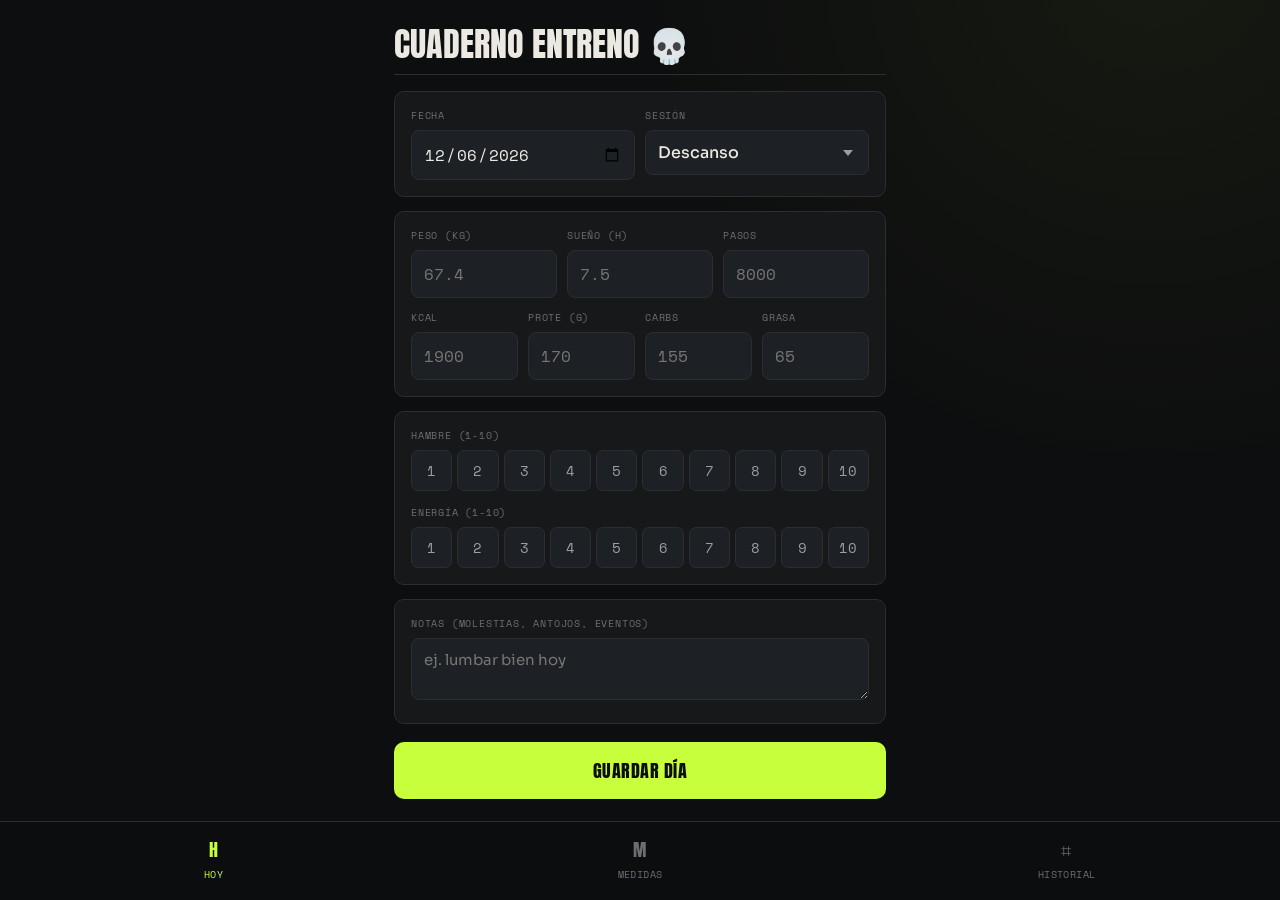
==== index.html @ c392c7f3 "Add files via upload" ====
<!DOCTYPE html>
<html lang="es">
<head>
<meta charset="UTF-8">
<meta name="viewport" content="width=device-width, initial-scale=1.0, maximum-scale=1.0, user-scalable=no">
<title>Cuaderno Entreno 💀</title>
<link rel="preconnect" href="https://fonts.googleapis.com">
<link rel="preconnect" href="https://fonts.gstatic.com" crossorigin>
<link href="https://fonts.googleapis.com/css2?family=Anton&family=Sora:wght@300;400;500;600;700&family=Space+Mono:wght@400;700&display=swap" rel="stylesheet">
<style>
  :root{
    --bg:#0d0e0f; --surface:#16181a; --surface-2:#1d2024; --border:#2a2e33; --border-soft:#21252a;
    --text:#ece9e3; --dim:#9a9da2; --dim-2:#6b6f75; --accent:#c8ff3d;
    --ok:#4ade80; --warn:#fbbf24; --danger:#fb7185; --info:#60a5fa;
  }
  *{box-sizing:border-box;margin:0;padding:0;-webkit-tap-highlight-color:transparent}
  body{background:var(--bg);color:var(--text);font-family:'Sora',sans-serif;line-height:1.5;-webkit-font-smoothing:antialiased;padding-bottom:84px;
    background-image:radial-gradient(circle at 90% -5%, rgba(200,255,61,0.05), transparent 35%);background-attachment:fixed;}
  .app{max-width:520px;margin:0 auto;padding:0 14px}

  header{padding:22px 0 14px;border-bottom:1px solid var(--border);margin-bottom:16px}
  .eyebrow{font-family:'Space Mono',monospace;font-size:10px;letter-spacing:.22em;text-transform:uppercase;color:var(--accent)}
  h1{font-family:'Anton',sans-serif;font-weight:400;font-size:34px;line-height:.95;text-transform:uppercase;margin-top:6px}
  h1 .d{color:var(--accent)}

  .view{display:none}.view.active{display:block}
  .card{background:var(--surface);border:1px solid var(--border);border-radius:10px;padding:16px;margin-bottom:14px}
  .label{font-family:'Space Mono',monospace;font-size:10px;letter-spacing:.08em;text-transform:uppercase;color:var(--dim-2);margin-bottom:7px;display:block}
  .row{display:flex;gap:10px}.row>*{flex:1}
  input,select,textarea{width:100%;background:var(--surface-2);border:1px solid var(--border);border-radius:8px;color:var(--text);font-family:'Space Mono',monospace;font-size:16px;padding:11px 12px;outline:none}
  input:focus,select:focus,textarea:focus{border-color:var(--accent)}
  textarea{font-family:'Sora',sans-serif;font-size:15px;min-height:62px;resize:vertical}
  select{font-family:'Sora',sans-serif;font-weight:500;appearance:none;background-image:url("data:image/svg+xml,%3Csvg xmlns='http://www.w3.org/2000/svg' width='12' height='12' fill='%239a9da2'%3E%3Cpath d='M6 9L1 3h10z'/%3E%3C/svg%3E");background-repeat:no-repeat;background-position:right 14px center}

  .scale{display:grid;grid-template-columns:repeat(10,1fr);gap:5px}
  .scale button{background:var(--surface-2);border:1px solid var(--border);border-radius:7px;color:var(--dim);font-family:'Space Mono',monospace;font-size:14px;padding:9px 0;cursor:pointer}
  .scale button.on{background:var(--accent);color:#0d0e0f;border-color:var(--accent);font-weight:700}

  .ex{border:1px solid var(--border);border-radius:9px;padding:11px;margin-bottom:9px;background:var(--surface-2)}
  .ex-top{display:flex;align-items:center;gap:8px;margin-bottom:9px}
  .pos{font-family:'Space Mono',monospace;font-size:13px;font-weight:700;color:var(--accent);flex:0 0 auto;min-width:14px;text-align:center}
  .ex-name{flex:1;background:transparent;border:none;border-bottom:1px dashed var(--border);border-radius:0;font-family:'Sora',sans-serif;font-weight:600;font-size:14px;padding:3px 0}
  .ex-name:focus{border-bottom-color:var(--accent)}
  .lastmark{font-family:'Space Mono',monospace;font-size:11px;color:var(--dim);margin:-2px 0 9px 24px;line-height:1.4;display:none}
  .lastmark .lm-k{color:var(--dim-2)}
  .del{background:transparent;border:none;color:var(--dim-2);font-size:20px;line-height:1;cursor:pointer;padding:0 4px;flex:0 0 auto}
  .mv{display:flex;gap:3px;flex:0 0 auto}
  .mv button{background:var(--surface);border:1px solid var(--border);border-radius:6px;color:var(--dim);font-size:12px;line-height:1;padding:7px 8px;cursor:pointer}
  .mv button:active{background:var(--accent);color:#0d0e0f;border-color:var(--accent)}
  .set{display:flex;gap:7px;align-items:center;margin-bottom:6px}
  .set .si{font-family:'Space Mono',monospace;font-size:10px;color:var(--dim-2);width:18px;flex:0 0 auto}
  .set input{padding:8px 9px;font-size:15px}
  .set .x{color:var(--dim-2);font-size:13px;flex:0 0 auto;align-self:center}
  .prev{font-family:'Space Mono',monospace;font-size:11px;color:var(--info);background:rgba(96,165,250,.08);border:1px solid rgba(96,165,250,.22);border-radius:6px;padding:6px 9px;margin-bottom:9px;line-height:1.45}
  .prev b{color:var(--text);font-weight:700}
  .rirsel{display:flex;gap:4px;flex:0 0 auto}
  .rirsel button{background:var(--surface);border:1px solid var(--border);border-radius:6px;color:var(--dim);font-family:'Space Mono',monospace;font-size:10px;padding:7px 7px;cursor:pointer}
  .rirsel button.on{background:var(--danger);color:#0d0e0f;border-color:var(--danger);font-weight:700}
  .rirsel button.on.r{background:var(--warn)}
  .addbtn{width:100%;background:transparent;border:1px dashed var(--border);border-radius:8px;color:var(--accent);font-family:'Space Mono',monospace;font-size:12px;padding:10px;cursor:pointer;margin-top:4px;text-transform:uppercase;letter-spacing:.05em}
  .addbtn.sm{font-size:10px;padding:6px;margin-top:2px}

  .save{width:100%;background:var(--accent);color:#0d0e0f;border:none;border-radius:10px;font-family:'Anton',sans-serif;font-size:18px;letter-spacing:.03em;text-transform:uppercase;padding:15px;cursor:pointer;margin-top:4px}
  .save:active{transform:scale(.99)}
  .toast{position:fixed;bottom:96px;left:50%;transform:translateX(-50%);background:var(--accent);color:#0d0e0f;font-weight:600;font-size:13px;padding:10px 20px;border-radius:30px;opacity:0;transition:opacity .25s;pointer-events:none;z-index:50}
  .toast.show{opacity:1}

  .tabbar{position:fixed;bottom:0;left:0;right:0;background:rgba(13,14,15,.92);backdrop-filter:blur(12px);border-top:1px solid var(--border);display:flex;z-index:40}
  .tabbar button{flex:1;background:transparent;border:none;color:var(--dim-2);font-family:'Space Mono',monospace;font-size:10px;letter-spacing:.04em;text-transform:uppercase;padding:14px 0 18px;cursor:pointer;display:flex;flex-direction:column;align-items:center;gap:4px}
  .tabbar button .ic{font-size:18px;font-family:'Anton',sans-serif}
  .tabbar button.on{color:var(--accent)}

  .hrow{display:flex;justify-content:space-between;align-items:center;padding:12px 0;border-bottom:1px solid var(--border-soft)}
  .hrow:last-child{border-bottom:none}
  .hrow .hd{font-family:'Space Mono',monospace;font-size:13px}
  .hrow .hs{font-size:11px;color:var(--dim-2)}
  .hrow .hw{font-family:'Space Mono',monospace;font-size:16px;font-weight:700;color:var(--accent)}
  .hdet{padding:2px 0 10px;border-bottom:1px solid var(--border-soft)}
  .hex{display:flex;justify-content:space-between;gap:12px;padding:5px 0;font-size:12px}
  .hexn{color:var(--text)}
  .hexs{font-family:'Space Mono',monospace;color:var(--info);text-align:right;flex:0 0 auto}
  .stat{text-align:center;padding:14px}
  .stat .v{font-family:'Anton',sans-serif;font-size:32px;color:var(--accent);line-height:1}
  .stat .k{font-family:'Space Mono',monospace;font-size:10px;text-transform:uppercase;letter-spacing:.08em;color:var(--dim-2);margin-top:5px}
  .muted{color:var(--dim);font-size:12.5px;line-height:1.5}
  .note-export{width:100%;min-height:160px;font-family:'Space Mono',monospace;font-size:12px}
  .whead{display:flex;justify-content:space-between;align-items:baseline;margin:20px 0 4px;padding-bottom:6px;border-bottom:1px solid var(--accent)}
  .whead span:first-child{font-family:'Anton',sans-serif;font-size:15px;letter-spacing:.04em;text-transform:uppercase;color:var(--text)}
  .whead .wavg{font-family:'Space Mono',monospace;font-size:10px;color:var(--accent)}
  .hrow.tap{cursor:pointer}
  .hrow.tap:active{background:var(--surface-2)}
  .hrow.tap .hd::after{content:' ✎';color:var(--dim-2);font-size:11px}
  .m-head{display:flex;gap:7px;margin-bottom:6px}
  .m-head span{font-family:'Space Mono',monospace;font-size:10px;letter-spacing:.08em;text-transform:uppercase;color:var(--dim-2)}
</style>
</head>
<body>
<div class="app">
  <header>
    <h1>Cuaderno Entreno <span class="d">💀</span></h1>
  </header>

  <!-- HOY -->
  <div class="view active" id="v-hoy">
    <div class="card">
      <div class="row">
        <div><span class="label">Fecha</span><input type="date" id="f-date"></div>
        <div><span class="label">Sesión</span>
          <select id="f-session">
            <option>Descanso</option><option>Torso A</option><option>Pierna A</option><option>Torso B</option><option>Pierna B</option>
          </select>
        </div>
      </div>
    </div>

    <div class="card">
      <div class="row" style="margin-bottom:12px">
        <div><span class="label">Peso (kg)</span><input id="f-weight" inputmode="decimal" placeholder="67.4"></div>
        <div><span class="label">Sueño (h)</span><input id="f-sleep" inputmode="decimal" placeholder="7.5"></div>
        <div><span class="label">Pasos</span><input id="f-steps" inputmode="numeric" placeholder="8000"></div>
      </div>
      <div class="row">
        <div><span class="label">Kcal</span><input id="f-kcal" inputmode="numeric" placeholder="1900"></div>
        <div><span class="label">Prote (g)</span><input id="f-prot" inputmode="numeric" placeholder="170"></div>
        <div><span class="label">Carbs</span><input id="f-carb" inputmode="numeric" placeholder="155"></div>
        <div><span class="label">Grasa</span><input id="f-fat" inputmode="numeric" placeholder="65"></div>
      </div>
    </div>

    <div class="card">
      <span class="label">Hambre (1-10)</span>
      <div class="scale" id="sc-hunger"></div>
      <span class="label" style="margin-top:14px">Energía (1-10)</span>
      <div class="scale" id="sc-energy"></div>
    </div>

    <div class="card" id="ex-card">
      <span class="label">Entrenamiento</span>
      <div id="ex-list"></div>
      <button class="addbtn" id="add-ex">+ Añadir ejercicio</button>
    </div>

    <div class="card">
      <span class="label">Notas (molestias, antojos, eventos)</span>
      <textarea id="f-notes" placeholder="ej. lumbar bien hoy"></textarea>
    </div>

    <button class="save" id="btn-save">Guardar día</button>
  </div>

  <!-- MEDIDAS -->
  <div class="view" id="v-medidas">
    <div class="card">
      <span class="label">Fecha de medición</span>
      <input type="date" id="m-date" style="margin-bottom:12px">
      <div class="m-head"><span style="flex:1.4">Zona</span><span style="flex:.8">Medida (cm)</span><span style="width:26px;flex:0 0 auto"></span></div>
      <div id="m-list"></div>
      <button class="addbtn sm" id="add-meas">+ Añadir medida</button>
    </div>
    <button class="save" id="btn-save-meas">Guardar medidas</button>
    <div class="card" style="margin-top:14px">
      <span class="label">Historial de medidas</span>
      <div id="m-history"><p class="muted">Sin mediciones todavía.</p></div>
    </div>
  </div>

  <!-- HISTORIAL -->
  <div class="view" id="v-hist">
    <div class="card">
      <div class="row">
        <div class="stat"><div class="v" id="st-avg">—</div><div class="k">Media 7 días (kg)</div></div>
        <div class="stat"><div class="v" id="st-days">0</div><div class="k">Días registrados</div></div>
      </div>
    </div>
    <button class="save" id="btn-export" style="background:var(--info);color:#0d0e0f">Generar resumen semanal</button>
    <div class="card" id="export-card" style="display:none;margin-top:14px">
      <span class="label">Copia esto y pásamelo en el chat</span>
      <textarea class="note-export" id="export-text" readonly></textarea>
      <button class="addbtn" id="btn-copy">Copiar al portapapeles</button>
    </div>
    <div class="card" style="margin-top:14px">
      <span class="label">Copia de seguridad · todo el historial</span>
      <p class="muted" style="margin-bottom:10px">Guarda este texto en sitio seguro (notas, email). Para pasar de móvil o recuperar tras un borrado: pega aquí una copia y pulsa Restaurar.</p>
      <div class="row" style="margin-bottom:10px">
        <button class="addbtn" id="btn-backup" style="margin-top:0">⤓ Exportar todo</button>
        <button class="addbtn" id="btn-restore" style="margin-top:0">⤒ Restaurar</button>
      </div>
      <textarea class="note-export" id="backup-text" placeholder="Aquí aparece tu copia al exportar. O pega aquí un backup para restaurarlo."></textarea>
      <button class="addbtn" id="btn-backup-copy">Copiar copia de seguridad</button>
    </div>
    <div class="card" style="margin-top:14px">
      <span class="label">Días registrados</span>
      <div id="hist-list"><p class="muted">Aún no has guardado ningún día.</p></div>
    </div>
  </div>
</div>

<div class="toast" id="toast"></div>

<div class="tabbar">
  <button class="on" data-v="hoy"><span class="ic">H</span>Hoy</button>
  <button data-v="medidas"><span class="ic">M</span>Medidas</button>
  <button data-v="hist"><span class="ic">⌗</span>Historial</button>
</div>

<script>
// ---------- almacenamiento seguro ----------
const DB = {
  get(k,def){ try{ const v=localStorage.getItem(k); return v?JSON.parse(v):def; }catch(e){ return (mem[k]!==undefined?mem[k]:def); } },
  set(k,val){ try{ localStorage.setItem(k,JSON.stringify(val)); }catch(e){ mem[k]=val; } }
};
const mem={};

// ---------- plantillas de ejercicios (editables) ----------
const DEFAULTS = {
  'Torso A':['Jalón neutro','Press plano máquina','Press militar','Remo unilateral','Press inclinado máquina','Curl bíceps','Ext. tríceps polea','Deltoides posterior','Curl martillo','Ext. tríceps overhead'],
  'Torso B':['Jalón neutro','Press plano máquina','Elevación lateral','Remo unilateral','Press inclinado máquina','Curl bíceps','Ext. tríceps polea','Deltoides posterior','Curl martillo','Ext. tríceps overhead'],
  'Pierna A':['Prensa','Curl femoral','Hip thrust','Leg extension','Piernas rígidas','Sissy squat','Abductores','Abs'],
  'Pierna B':['Prensa','Curl femoral','Hip thrust','Piernas rígidas','Leg extension','Sissy squat','Abductores','Abs'],
  'Descanso':[]
};
let templates = DB.get('mc_templates', JSON.parse(JSON.stringify(DEFAULTS)));

const DEFAULT_MEAS = ['Brazo','Cintura','Pecho','Muslo','Cadera','Cuello'];
let measSites = DB.get('mc_meas_sites', DEFAULT_MEAS.slice());

// ---------- estado del formulario ----------
let hunger=null, energy=null;

// ---------- helpers ----------
function todayStr(){ const d=new Date(); return d.getFullYear()+'-'+String(d.getMonth()+1).padStart(2,'0')+'-'+String(d.getDate()).padStart(2,'0'); }
function toast(msg){ const t=document.getElementById('toast'); t.textContent=msg; t.classList.add('show'); setTimeout(()=>t.classList.remove('show'),1800); }
function fmtSets(sets){ return (sets||[]).filter(s=>s.w||s.r).map(s=>`${s.w||'?'}×${s.r||'?'}${s.rir?(' '+s.rir):''}`).join(', '); }
function lastMark(session,name){
  if(!session||session==='Descanso'||!name) return null;
  const all=DB.get('mc_entries',{}); const cur=document.getElementById('f-date').value||todayStr();
  const dates=Object.keys(all).filter(d=>d<cur).sort().reverse();
  const target=name.trim().toLowerCase();
  for(const d of dates){ const e=all[d]; if(e.session!==session) continue;
    const ex=(e.exercises||[]).find(x=>x.name.trim().toLowerCase()===target);
    if(ex){ const txt=fmtSets(ex.sets); if(txt) return {date:d,txt}; } }
  return null;
}

// ---------- escalas 1-10 ----------
function buildScale(id,setter){
  const c=document.getElementById(id); c.innerHTML='';
  for(let i=1;i<=10;i++){ const b=document.createElement('button'); b.textContent=i;
    b.onclick=()=>{ [...c.children].forEach(x=>x.classList.remove('on')); b.classList.add('on'); setter(i); };
    c.appendChild(b); }
}
buildScale('sc-hunger',v=>hunger=v);
buildScale('sc-energy',v=>energy=v);

// ---------- ejercicios ----------
function exerciseRow(name, sets, prev){
  sets = sets || [{w:'',r:'',rir:''},{w:'',r:'',rir:''}];
  const wrap=document.createElement('div'); wrap.className='ex';
  const top=document.createElement('div'); top.className='ex-top';
  const nm=document.createElement('input'); nm.className='ex-name'; nm.value=name; nm.placeholder='Ejercicio';
  const mv=document.createElement('div'); mv.className='mv';
  const up=document.createElement('button'); up.textContent='▲'; up.title='Subir';
  up.onclick=()=>{ const p=wrap.previousElementSibling; if(p)wrap.parentNode.insertBefore(wrap,p); reindex(); };
  const down=document.createElement('button'); down.textContent='▼'; down.title='Bajar';
  down.onclick=()=>{ const n=wrap.nextElementSibling; if(n)wrap.parentNode.insertBefore(n,wrap); reindex(); };
  const totop=document.createElement('button'); totop.textContent='⤒'; totop.title='Al principio';
  totop.onclick=()=>{ wrap.parentNode.prepend(wrap); reindex(); };
  mv.appendChild(up); mv.appendChild(down); mv.appendChild(totop);
  const del=document.createElement('button'); del.className='del'; del.textContent='×'; del.onclick=()=>{ wrap.remove(); reindex(); };
  const pos=document.createElement('span'); pos.className='pos'; pos.textContent='•';
  top.appendChild(pos); top.appendChild(nm); top.appendChild(mv); top.appendChild(del); wrap.appendChild(top);
  const last=document.createElement('div'); last.className='lastmark'; wrap.appendChild(last);
  wrap._refreshLast=(session)=>{ const m=lastMark(session,nm.value); if(m){ last.innerHTML=`<span class="lm-k">Última (${m.date}):</span> ${m.txt}`; last.style.display='block'; } else { last.style.display='none'; } };
  nm.addEventListener('blur',()=>wrap._refreshLast(document.getElementById('f-session').value));
  const setsBox=document.createElement('div'); setsBox.className='sets';
  function addSet(s){
    const row=document.createElement('div'); row.className='set';
    const idx=document.createElement('span'); idx.className='si'; idx.textContent='S'+(setsBox.children.length+1);
    const w=document.createElement('input'); w.placeholder='kg'; w.inputMode='decimal'; w.value=s.w||'';
    const x=document.createElement('span'); x.className='x'; x.textContent='×';
    const r=document.createElement('input'); r.placeholder='reps'; r.inputMode='numeric'; r.value=s.r||'';
    const rs=document.createElement('div'); rs.className='rirsel';
    ['F','R1','R2'].forEach(v=>{ const b=document.createElement('button'); b.textContent=v; if(v!=='F')b.classList.add('r');
      if(s.rir===v)b.classList.add('on');
      b.onclick=()=>{ [...rs.children].forEach(z=>z.classList.remove('on')); b.classList.add('on'); s.rir=v; };
      rs.appendChild(b); });
    row.appendChild(idx);row.appendChild(w);row.appendChild(x);row.appendChild(r);row.appendChild(rs);
    row._get=()=>({w:w.value,r:r.value,rir:s.rir||''});
    setsBox.appendChild(row);
  }
  sets.forEach(addSet);
  wrap.appendChild(setsBox);
  const addS=document.createElement('button'); addS.className='addbtn sm'; addS.textContent='+ serie';
  addS.onclick=()=>addSet({w:'',r:'',rir:''}); wrap.appendChild(addS);
  wrap._get=()=>({name:nm.value, sets:[...setsBox.children].map(c=>c._get())});
  return wrap;
}
function reindex(){ const list=document.getElementById('ex-list'); [...list.children].forEach((c,i)=>{ const p=c.querySelector('.pos'); if(p)p.textContent=(i+1); }); }
function loadExercises(session){
  const list=document.getElementById('ex-list'); list.innerHTML='';
  const card=document.getElementById('ex-card');
  if(session==='Descanso'){ card.style.display='none'; return; }
  card.style.display='';
  (templates[session]||[]).forEach(n=>list.appendChild(exerciseRow(n)));
  reindex();
  [...list.children].forEach(c=>c._refreshLast&&c._refreshLast(session));
}
document.getElementById('add-ex').onclick=()=>{ document.getElementById('ex-list').appendChild(exerciseRow('')); reindex(); };
document.getElementById('f-session').onchange=e=>loadExercises(e.target.value);
document.getElementById('f-date').addEventListener('change',()=>{ const s=document.getElementById('f-session').value; [...document.getElementById('ex-list').children].forEach(c=>c._refreshLast&&c._refreshLast(s)); });

// ---------- guardar día ----------
document.getElementById('btn-save').onclick=()=>{
  const date=document.getElementById('f-date').value||todayStr();
  const session=document.getElementById('f-session').value;
  const exRows=[...document.getElementById('ex-list').children].map(c=>c._get()).filter(e=>e.name.trim());
  // recordar la plantilla editada de esa sesión
  if(session!=='Descanso' && exRows.length){ templates[session]=exRows.map(e=>e.name); DB.set('mc_templates',templates); }
  const entry={ date, session,
    weight:parseFloat(document.getElementById('f-weight').value)||null,
    sleep:document.getElementById('f-sleep').value, steps:document.getElementById('f-steps').value,
    kcal:document.getElementById('f-kcal').value, prot:document.getElementById('f-prot').value,
    carb:document.getElementById('f-carb').value, fat:document.getElementById('f-fat').value,
    hunger, energy, notes:document.getElementById('f-notes').value, exercises:exRows };
  const all=DB.get('mc_entries',{}); all[date]=entry; DB.set('mc_entries',all);
  toast('Día guardado ✓'); renderHist();
};

// ---------- medidas ----------
function measRow(name,val){
  const row=document.createElement('div'); row.className='set'; row.style.marginBottom='8px';
  const nm=document.createElement('input'); nm.value=name; nm.placeholder='Zona (ej. Muslo)'; nm.style.flex='1.4';
  const v=document.createElement('input'); v.placeholder='cm'; v.inputMode='decimal'; v.value=val||''; v.style.flex='.8';
  const del=document.createElement('button'); del.className='del'; del.textContent='×'; del.onclick=()=>row.remove();
  row.appendChild(nm);row.appendChild(v);row.appendChild(del);
  row._get=()=>({name:nm.value,val:v.value});
  return row;
}
function loadMeas(){ const l=document.getElementById('m-list'); l.innerHTML=''; measSites.forEach(s=>l.appendChild(measRow(s,''))); }
document.getElementById('add-meas').onclick=()=>document.getElementById('m-list').appendChild(measRow('',''));
document.getElementById('btn-save-meas').onclick=()=>{
  const date=document.getElementById('m-date').value||todayStr();
  const rows=[...document.getElementById('m-list').children].map(c=>c._get()).filter(m=>m.name.trim()&&m.val);
  measSites=[...new Set(rows.map(r=>r.name))]; if(measSites.length)DB.set('mc_meas_sites',measSites);
  const all=DB.get('mc_meas',{}); all[date]=rows; DB.set('mc_meas',all);
  toast('Medidas guardadas ✓'); renderMeasHist();
};
function renderMeasHist(){
  const all=DB.get('mc_meas',{}); const dates=Object.keys(all).sort().reverse();
  const c=document.getElementById('m-history');
  if(!dates.length){ c.innerHTML='<p class="muted">Sin mediciones todavía.</p>'; return; }
  c.innerHTML=dates.map(d=>`<div class="hrow"><div><div class="hd">${d}</div><div class="hs">${all[d].map(m=>m.name+' '+m.val).join(' · ')}</div></div></div>`).join('');
}

// ---------- editar día pasado ----------
function setScale(id,val){ const c=document.getElementById(id); [...c.children].forEach(b=>b.classList.toggle('on', parseInt(b.textContent,10)===val)); }
function loadDay(date){
  const all=DB.get('mc_entries',{}); const e=all[date]; if(!e) return;
  document.querySelectorAll('.tabbar button').forEach(x=>x.classList.remove('on'));
  document.querySelector('.tabbar button[data-v="hoy"]').classList.add('on');
  document.querySelectorAll('.view').forEach(v=>v.classList.remove('active'));
  document.getElementById('v-hoy').classList.add('active');
  document.getElementById('f-date').value=e.date||date;
  document.getElementById('f-session').value=e.session||'Descanso';
  document.getElementById('f-weight').value=(e.weight!=null?e.weight:'');
  document.getElementById('f-sleep').value=e.sleep||'';
  document.getElementById('f-steps').value=e.steps||'';
  document.getElementById('f-kcal').value=e.kcal||'';
  document.getElementById('f-prot').value=e.prot||'';
  document.getElementById('f-carb').value=e.carb||'';
  document.getElementById('f-fat').value=e.fat||'';
  document.getElementById('f-notes').value=e.notes||'';
  hunger=e.hunger||null; energy=e.energy||null;
  setScale('sc-hunger',hunger); setScale('sc-energy',energy);
  const card=document.getElementById('ex-card'); const list=document.getElementById('ex-list'); list.innerHTML='';
  if((e.session||'Descanso')==='Descanso'){ card.style.display='none'; }
  else{ card.style.display=''; (e.exercises||[]).forEach(ex=>list.appendChild(exerciseRow(ex.name,ex.sets))); reindex();
    [...list.children].forEach(x=>x._refreshLast&&x._refreshLast(e.session)); }
  window.scrollTo(0,0); toast('Editando '+date+' · guarda para actualizar');
}
// ---------- agrupado por semana (lunes-domingo) ----------
const MES=['ene','feb','mar','abr','may','jun','jul','ago','sep','oct','nov','dic'];
function weekKey(dateStr){ const d=new Date(dateStr+'T00:00:00'); const off=(d.getDay()+6)%7; d.setDate(d.getDate()-off);
  return d.getFullYear()+'-'+String(d.getMonth()+1).padStart(2,'0')+'-'+String(d.getDate()).padStart(2,'0'); }
function weekLabel(monKey){ const d=new Date(monKey+'T00:00:00'); const end=new Date(d); end.setDate(d.getDate()+6);
  const a=d.getDate(),b=end.getDate(),ma=MES[d.getMonth()],mb=MES[end.getMonth()];
  return ma===mb?`${a}–${b} ${mb}`:`${a} ${ma} – ${b} ${mb}`; }

// ---------- historial ----------
function renderHist(){
  const all=DB.get('mc_entries',{}); const dates=Object.keys(all).sort().reverse();
  document.getElementById('st-days').textContent=dates.length;
  const weights=dates.slice(0,7).map(d=>all[d].weight).filter(w=>w);
  document.getElementById('st-avg').textContent= weights.length? (weights.reduce((a,b)=>a+b,0)/weights.length).toFixed(2):'—';
  const c=document.getElementById('hist-list');
  if(!dates.length){ c.innerHTML='<p class="muted">Aún no has guardado ningún día.</p>'; return; }
  const groups={}; dates.forEach(d=>{ const k=weekKey(d); (groups[k]=groups[k]||[]).push(d); });
  const wkeys=Object.keys(groups).sort().reverse();
  let html='';
  wkeys.forEach(wk=>{ const ds=groups[wk];
    const ws=ds.map(d=>all[d].weight).filter(w=>w);
    const avg=ws.length?(ws.reduce((a,b)=>a+b,0)/ws.length).toFixed(2):'—';
    html+=`<div class="whead"><span>Semana ${weekLabel(wk)}</span><span class="wavg">media ${avg!=='—'?avg+' kg':'—'} · ${ds.length}d</span></div>`;
    html+=ds.map(d=>{ const e=all[d];
      return `<div class="hrow tap" onclick="loadDay('${d}')"><div><div class="hd">${d}</div><div class="hs">${e.session} · P${e.prot||'?'}g · ${e.kcal||'?'}kcal</div></div><div class="hw">${e.weight?e.weight+'kg':'—'}</div></div>`;
    }).join('');
  });
  c.innerHTML=html;
}
document.getElementById('btn-export').onclick=()=>{
  const all=DB.get('mc_entries',{}); const dates=Object.keys(all).sort();
  const last7=dates.slice(-7);
  const weights=last7.map(d=>all[d].weight).filter(w=>w);
  const avg= weights.length?(weights.reduce((a,b)=>a+b,0)/weights.length).toFixed(2):'—';
  let txt='CHECK-IN SEMANAL\n\nPESO\n';
  last7.forEach(d=>{ txt+=`- ${d}: ${all[d].weight?all[d].weight+' kg':'—'}\n`; });
  txt+=`- Media: ${avg} kg\n\nMACROS / ADHERENCIA\n`;
  last7.forEach(d=>{ const e=all[d]; txt+=`- ${d}: ${e.kcal||'?'} kcal · P ${e.prot||'?'} C ${e.carb||'?'} G ${e.fat||'?'} · sueño ${e.sleep||'?'}h · pasos ${e.steps||'?'} · hambre ${e.hunger||'?'} energía ${e.energy||'?'}\n`; });
  txt+='\nENTRENOS\n';
  last7.forEach(d=>{ const e=all[d]; if(e.session&&e.session!=='Descanso'){ txt+=`- ${d} (${e.session}): `+e.exercises.map(x=>x.name+' '+x.sets.map(s=>`${s.w||''}x${s.r||''}${s.rir?'/'+s.rir:''}`).join(', ')).join(' | ')+'\n'; } });
  txt+='\nNOTAS\n';
  last7.forEach(d=>{ if(all[d].notes) txt+=`- ${d}: ${all[d].notes}\n`; });
  document.getElementById('export-text').value=txt;
  document.getElementById('export-card').style.display='';
};
document.getElementById('btn-copy').onclick=()=>{
  const ta=document.getElementById('export-text'); ta.select();
  try{ document.execCommand('copy'); toast('Copiado ✓'); }catch(e){ toast('Selecciona y copia manual'); }
};

// ---------- copia de seguridad / restaurar ----------
const BACKUP_KEYS=['mc_entries','mc_meas','mc_meas_sites','mc_templates'];
document.getElementById('btn-backup').onclick=()=>{
  const data={ _app:'cuaderno-entreno', _v:1, _exported:new Date().toISOString() };
  BACKUP_KEYS.forEach(k=>{ data[k]=DB.get(k,null); });
  const n=data.mc_entries?Object.keys(data.mc_entries).length:0;
  document.getElementById('backup-text').value=JSON.stringify(data);
  toast('Copia generada ('+n+' días) ✓');
};
document.getElementById('btn-backup-copy').onclick=()=>{
  const ta=document.getElementById('backup-text'); if(!ta.value.trim()){ toast('Primero pulsa Exportar'); return; }
  ta.select(); try{ document.execCommand('copy'); toast('Copiado ✓'); }catch(e){ toast('Selecciona y copia manual'); }
};
document.getElementById('btn-restore').onclick=()=>{
  const raw=document.getElementById('backup-text').value.trim();
  if(!raw){ toast('Pega un backup primero'); return; }
  let data; try{ data=JSON.parse(raw); }catch(e){ alert('El texto no es una copia válida.'); return; }
  if(!data||data._app!=='cuaderno-entreno'){ if(!confirm('Este texto no parece una copia de esta app. ¿Restaurar igualmente?')) return; }
  const n=data.mc_entries?Object.keys(data.mc_entries).length:0;
  if(!confirm('Esto sustituirá tu historial actual por la copia ('+n+' días). ¿Continuar?')) return;
  BACKUP_KEYS.forEach(k=>{ if(data[k]!==undefined&&data[k]!==null) DB.set(k,data[k]); });
  templates=DB.get('mc_templates', JSON.parse(JSON.stringify(DEFAULTS)));
  measSites=DB.get('mc_meas_sites', DEFAULT_MEAS.slice());
  renderHist(); renderMeasHist(); loadMeas();
  toast('Restaurado ✓ ('+n+' días)');
};

// ---------- navegación ----------
document.querySelectorAll('.tabbar button').forEach(b=>{
  b.onclick=()=>{ document.querySelectorAll('.tabbar button').forEach(x=>x.classList.remove('on')); b.classList.add('on');
    document.querySelectorAll('.view').forEach(v=>v.classList.remove('active'));
    document.getElementById('v-'+b.dataset.v).classList.add('active');
    if(b.dataset.v==='hist')renderHist(); if(b.dataset.v==='medidas'){renderMeasHist();}
  };
});

// ---------- init ----------
document.getElementById('f-date').value=todayStr();
document.getElementById('m-date').value=todayStr();
loadExercises('Descanso');
loadMeas();
renderHist();
</script>
</body>
</html>
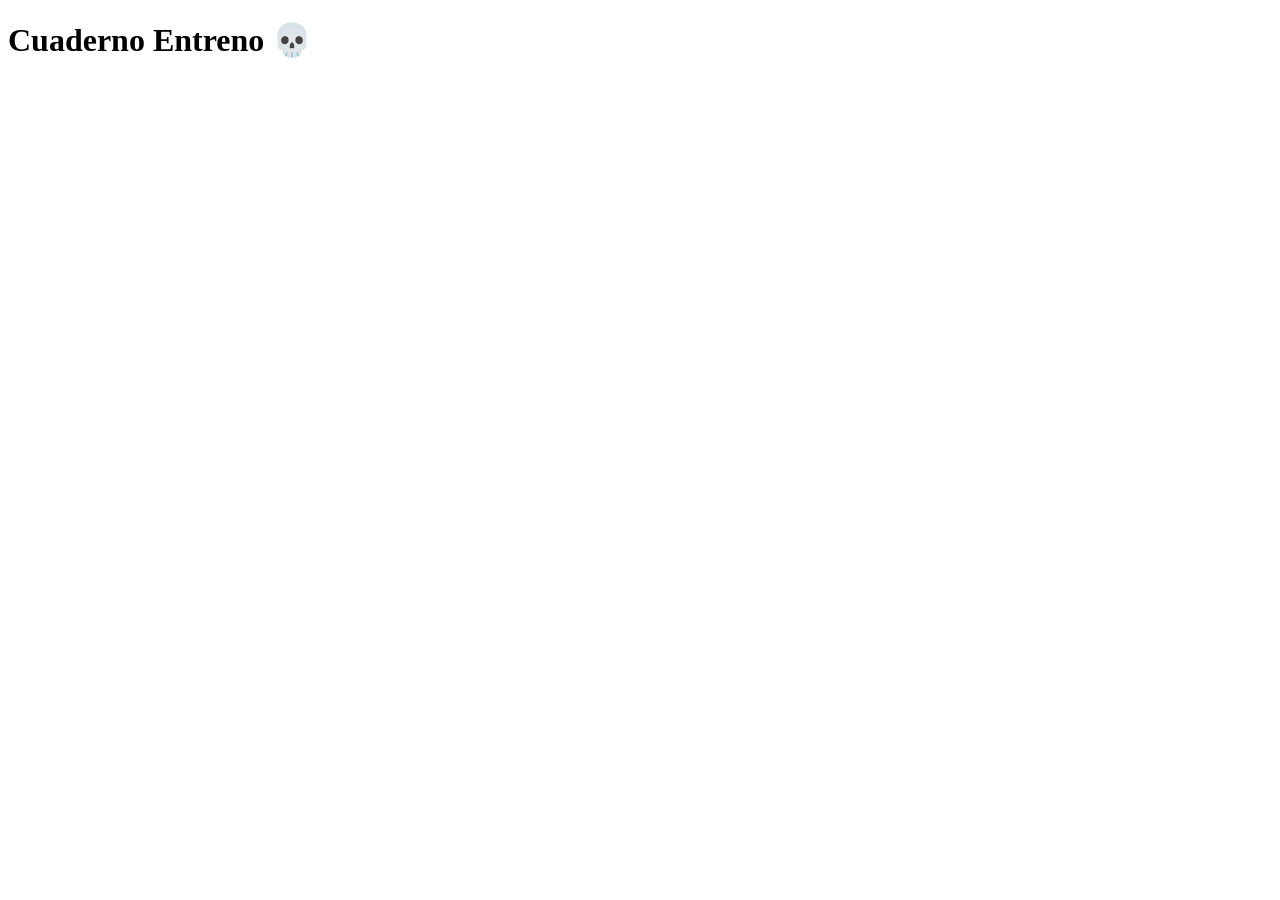
==== commit 31b134fc: "Add files via upload" ====
--- a/index.html
+++ b/index.html
@@ -2,474 +2,25 @@
 <html lang="es">
 <head>
 <meta charset="UTF-8">
-<meta name="viewport" content="width=device-width, initial-scale=1.0, maximum-scale=1.0, user-scalable=no">
-<title>Cuaderno Entreno 💀</title>
-<link rel="preconnect" href="https://fonts.googleapis.com">
-<link rel="preconnect" href="https://fonts.gstatic.com" crossorigin>
-<link href="https://fonts.googleapis.com/css2?family=Anton&family=Sora:wght@300;400;500;600;700&family=Space+Mono:wght@400;700&display=swap" rel="stylesheet">
-<style>
-  :root{
-    --bg:#0d0e0f; --surface:#16181a; --surface-2:#1d2024; --border:#2a2e33; --border-soft:#21252a;
-    --text:#ece9e3; --dim:#9a9da2; --dim-2:#6b6f75; --accent:#c8ff3d;
-    --ok:#4ade80; --warn:#fbbf24; --danger:#fb7185; --info:#60a5fa;
-  }
-  *{box-sizing:border-box;margin:0;padding:0;-webkit-tap-highlight-color:transparent}
-  body{background:var(--bg);color:var(--text);font-family:'Sora',sans-serif;line-height:1.5;-webkit-font-smoothing:antialiased;padding-bottom:84px;
-    background-image:radial-gradient(circle at 90% -5%, rgba(200,255,61,0.05), transparent 35%);background-attachment:fixed;}
-  .app{max-width:520px;margin:0 auto;padding:0 14px}
-
-  header{padding:22px 0 14px;border-bottom:1px solid var(--border);margin-bottom:16px}
-  .eyebrow{font-family:'Space Mono',monospace;font-size:10px;letter-spacing:.22em;text-transform:uppercase;color:var(--accent)}
-  h1{font-family:'Anton',sans-serif;font-weight:400;font-size:34px;line-height:.95;text-transform:uppercase;margin-top:6px}
-  h1 .d{color:var(--accent)}
-
-  .view{display:none}.view.active{display:block}
-  .card{background:var(--surface);border:1px solid var(--border);border-radius:10px;padding:16px;margin-bottom:14px}
-  .label{font-family:'Space Mono',monospace;font-size:10px;letter-spacing:.08em;text-transform:uppercase;color:var(--dim-2);margin-bottom:7px;display:block}
-  .row{display:flex;gap:10px}.row>*{flex:1}
-  input,select,textarea{width:100%;background:var(--surface-2);border:1px solid var(--border);border-radius:8px;color:var(--text);font-family:'Space Mono',monospace;font-size:16px;padding:11px 12px;outline:none}
-  input:focus,select:focus,textarea:focus{border-color:var(--accent)}
-  textarea{font-family:'Sora',sans-serif;font-size:15px;min-height:62px;resize:vertical}
-  select{font-family:'Sora',sans-serif;font-weight:500;appearance:none;background-image:url("data:image/svg+xml,%3Csvg xmlns='http://www.w3.org/2000/svg' width='12' height='12' fill='%239a9da2'%3E%3Cpath d='M6 9L1 3h10z'/%3E%3C/svg%3E");background-repeat:no-repeat;background-position:right 14px center}
-
-  .scale{display:grid;grid-template-columns:repeat(10,1fr);gap:5px}
-  .scale button{background:var(--surface-2);border:1px solid var(--border);border-radius:7px;color:var(--dim);font-family:'Space Mono',monospace;font-size:14px;padding:9px 0;cursor:pointer}
-  .scale button.on{background:var(--accent);color:#0d0e0f;border-color:var(--accent);font-weight:700}
-
-  .ex{border:1px solid var(--border);border-radius:9px;padding:11px;margin-bottom:9px;background:var(--surface-2)}
-  .ex-top{display:flex;align-items:center;gap:8px;margin-bottom:9px}
-  .pos{font-family:'Space Mono',monospace;font-size:13px;font-weight:700;color:var(--accent);flex:0 0 auto;min-width:14px;text-align:center}
-  .ex-name{flex:1;background:transparent;border:none;border-bottom:1px dashed var(--border);border-radius:0;font-family:'Sora',sans-serif;font-weight:600;font-size:14px;padding:3px 0}
-  .ex-name:focus{border-bottom-color:var(--accent)}
-  .lastmark{font-family:'Space Mono',monospace;font-size:11px;color:var(--dim);margin:-2px 0 9px 24px;line-height:1.4;display:none}
-  .lastmark .lm-k{color:var(--dim-2)}
-  .del{background:transparent;border:none;color:var(--dim-2);font-size:20px;line-height:1;cursor:pointer;padding:0 4px;flex:0 0 auto}
-  .mv{display:flex;gap:3px;flex:0 0 auto}
-  .mv button{background:var(--surface);border:1px solid var(--border);border-radius:6px;color:var(--dim);font-size:12px;line-height:1;padding:7px 8px;cursor:pointer}
-  .mv button:active{background:var(--accent);color:#0d0e0f;border-color:var(--accent)}
-  .set{display:flex;gap:7px;align-items:center;margin-bottom:6px}
-  .set .si{font-family:'Space Mono',monospace;font-size:10px;color:var(--dim-2);width:18px;flex:0 0 auto}
-  .set input{padding:8px 9px;font-size:15px}
-  .set .x{color:var(--dim-2);font-size:13px;flex:0 0 auto;align-self:center}
-  .prev{font-family:'Space Mono',monospace;font-size:11px;color:var(--info);background:rgba(96,165,250,.08);border:1px solid rgba(96,165,250,.22);border-radius:6px;padding:6px 9px;margin-bottom:9px;line-height:1.45}
-  .prev b{color:var(--text);font-weight:700}
-  .rirsel{display:flex;gap:4px;flex:0 0 auto}
-  .rirsel button{background:var(--surface);border:1px solid var(--border);border-radius:6px;color:var(--dim);font-family:'Space Mono',monospace;font-size:10px;padding:7px 7px;cursor:pointer}
-  .rirsel button.on{background:var(--danger);color:#0d0e0f;border-color:var(--danger);font-weight:700}
-  .rirsel button.on.r{background:var(--warn)}
-  .addbtn{width:100%;background:transparent;border:1px dashed var(--border);border-radius:8px;color:var(--accent);font-family:'Space Mono',monospace;font-size:12px;padding:10px;cursor:pointer;margin-top:4px;text-transform:uppercase;letter-spacing:.05em}
-  .addbtn.sm{font-size:10px;padding:6px;margin-top:2px}
-
-  .save{width:100%;background:var(--accent);color:#0d0e0f;border:none;border-radius:10px;font-family:'Anton',sans-serif;font-size:18px;letter-spacing:.03em;text-transform:uppercase;padding:15px;cursor:pointer;margin-top:4px}
-  .save:active{transform:scale(.99)}
-  .toast{position:fixed;bottom:96px;left:50%;transform:translateX(-50%);background:var(--accent);color:#0d0e0f;font-weight:600;font-size:13px;padding:10px 20px;border-radius:30px;opacity:0;transition:opacity .25s;pointer-events:none;z-index:50}
-  .toast.show{opacity:1}
-
-  .tabbar{position:fixed;bottom:0;left:0;right:0;background:rgba(13,14,15,.92);backdrop-filter:blur(12px);border-top:1px solid var(--border);display:flex;z-index:40}
-  .tabbar button{flex:1;background:transparent;border:none;color:var(--dim-2);font-family:'Space Mono',monospace;font-size:10px;letter-spacing:.04em;text-transform:uppercase;padding:14px 0 18px;cursor:pointer;display:flex;flex-direction:column;align-items:center;gap:4px}
-  .tabbar button .ic{font-size:18px;font-family:'Anton',sans-serif}
-  .tabbar button.on{color:var(--accent)}
-
-  .hrow{display:flex;justify-content:space-between;align-items:center;padding:12px 0;border-bottom:1px solid var(--border-soft)}
-  .hrow:last-child{border-bottom:none}
-  .hrow .hd{font-family:'Space Mono',monospace;font-size:13px}
-  .hrow .hs{font-size:11px;color:var(--dim-2)}
-  .hrow .hw{font-family:'Space Mono',monospace;font-size:16px;font-weight:700;color:var(--accent)}
-  .hdet{padding:2px 0 10px;border-bottom:1px solid var(--border-soft)}
-  .hex{display:flex;justify-content:space-between;gap:12px;padding:5px 0;font-size:12px}
-  .hexn{color:var(--text)}
-  .hexs{font-family:'Space Mono',monospace;color:var(--info);text-align:right;flex:0 0 auto}
-  .stat{text-align:center;padding:14px}
-  .stat .v{font-family:'Anton',sans-serif;font-size:32px;color:var(--accent);line-height:1}
-  .stat .k{font-family:'Space Mono',monospace;font-size:10px;text-transform:uppercase;letter-spacing:.08em;color:var(--dim-2);margin-top:5px}
-  .muted{color:var(--dim);font-size:12.5px;line-height:1.5}
-  .note-export{width:100%;min-height:160px;font-family:'Space Mono',monospace;font-size:12px}
-  .whead{display:flex;justify-content:space-between;align-items:baseline;margin:20px 0 4px;padding-bottom:6px;border-bottom:1px solid var(--accent)}
-  .whead span:first-child{font-family:'Anton',sans-serif;font-size:15px;letter-spacing:.04em;text-transform:uppercase;color:var(--text)}
-  .whead .wavg{font-family:'Space Mono',monospace;font-size:10px;color:var(--accent)}
-  .hrow.tap{cursor:pointer}
-  .hrow.tap:active{background:var(--surface-2)}
-  .hrow.tap .hd::after{content:' ✎';color:var(--dim-2);font-size:11px}
-  .m-head{display:flex;gap:7px;margin-bottom:6px}
-  .m-head span{font-family:'Space Mono',monospace;font-size:10px;letter-spacing:.08em;text-transform:uppercase;color:var(--dim-2)}
-</style>
+<meta name="viewport" content="width=device-width, initial-scale=1, viewport-fit=cover">
+<title>Cuaderno Entreno</title>
+<meta name="description" content="Cuaderno de entrenamiento y check-in semanal.">
+<meta name="theme-color" content="#0d0e0f">
+<meta name="apple-mobile-web-app-capable" content="yes">
+<meta name="apple-mobile-web-app-status-bar-style" content="black-translucent">
+<meta name="apple-mobile-web-app-title" content="Entreno">
+<link rel="manifest" href="./manifest.json">
+<link rel="icon" href="./icons/icon.svg" type="image/svg+xml">
+<link rel="apple-touch-icon" href="./icons/icon-180.png">
+<link rel="stylesheet" href="./css/style.css">
 </head>
 <body>
 <div class="app">
-  <header>
-    <h1>Cuaderno Entreno <span class="d">💀</span></h1>
-  </header>
-
-  <!-- HOY -->
-  <div class="view active" id="v-hoy">
-    <div class="card">
-      <div class="row">
-        <div><span class="label">Fecha</span><input type="date" id="f-date"></div>
-        <div><span class="label">Sesión</span>
-          <select id="f-session">
-            <option>Descanso</option><option>Torso A</option><option>Pierna A</option><option>Torso B</option><option>Pierna B</option>
-          </select>
-        </div>
-      </div>
-    </div>
-
-    <div class="card">
-      <div class="row" style="margin-bottom:12px">
-        <div><span class="label">Peso (kg)</span><input id="f-weight" inputmode="decimal" placeholder="67.4"></div>
-        <div><span class="label">Sueño (h)</span><input id="f-sleep" inputmode="decimal" placeholder="7.5"></div>
-        <div><span class="label">Pasos</span><input id="f-steps" inputmode="numeric" placeholder="8000"></div>
-      </div>
-      <div class="row">
-        <div><span class="label">Kcal</span><input id="f-kcal" inputmode="numeric" placeholder="1900"></div>
-        <div><span class="label">Prote (g)</span><input id="f-prot" inputmode="numeric" placeholder="170"></div>
-        <div><span class="label">Carbs</span><input id="f-carb" inputmode="numeric" placeholder="155"></div>
-        <div><span class="label">Grasa</span><input id="f-fat" inputmode="numeric" placeholder="65"></div>
-      </div>
-    </div>
-
-    <div class="card">
-      <span class="label">Hambre (1-10)</span>
-      <div class="scale" id="sc-hunger"></div>
-      <span class="label" style="margin-top:14px">Energía (1-10)</span>
-      <div class="scale" id="sc-energy"></div>
-    </div>
-
-    <div class="card" id="ex-card">
-      <span class="label">Entrenamiento</span>
-      <div id="ex-list"></div>
-      <button class="addbtn" id="add-ex">+ Añadir ejercicio</button>
-    </div>
-
-    <div class="card">
-      <span class="label">Notas (molestias, antojos, eventos)</span>
-      <textarea id="f-notes" placeholder="ej. lumbar bien hoy"></textarea>
-    </div>
-
-    <button class="save" id="btn-save">Guardar día</button>
-  </div>
-
-  <!-- MEDIDAS -->
-  <div class="view" id="v-medidas">
-    <div class="card">
-      <span class="label">Fecha de medición</span>
-      <input type="date" id="m-date" style="margin-bottom:12px">
-      <div class="m-head"><span style="flex:1.4">Zona</span><span style="flex:.8">Medida (cm)</span><span style="width:26px;flex:0 0 auto"></span></div>
-      <div id="m-list"></div>
-      <button class="addbtn sm" id="add-meas">+ Añadir medida</button>
-    </div>
-    <button class="save" id="btn-save-meas">Guardar medidas</button>
-    <div class="card" style="margin-top:14px">
-      <span class="label">Historial de medidas</span>
-      <div id="m-history"><p class="muted">Sin mediciones todavía.</p></div>
-    </div>
-  </div>
-
-  <!-- HISTORIAL -->
-  <div class="view" id="v-hist">
-    <div class="card">
-      <div class="row">
-        <div class="stat"><div class="v" id="st-avg">—</div><div class="k">Media 7 días (kg)</div></div>
-        <div class="stat"><div class="v" id="st-days">0</div><div class="k">Días registrados</div></div>
-      </div>
-    </div>
-    <button class="save" id="btn-export" style="background:var(--info);color:#0d0e0f">Generar resumen semanal</button>
-    <div class="card" id="export-card" style="display:none;margin-top:14px">
-      <span class="label">Copia esto y pásamelo en el chat</span>
-      <textarea class="note-export" id="export-text" readonly></textarea>
-      <button class="addbtn" id="btn-copy">Copiar al portapapeles</button>
-    </div>
-    <div class="card" style="margin-top:14px">
-      <span class="label">Copia de seguridad · todo el historial</span>
-      <p class="muted" style="margin-bottom:10px">Guarda este texto en sitio seguro (notas, email). Para pasar de móvil o recuperar tras un borrado: pega aquí una copia y pulsa Restaurar.</p>
-      <div class="row" style="margin-bottom:10px">
-        <button class="addbtn" id="btn-backup" style="margin-top:0">⤓ Exportar todo</button>
-        <button class="addbtn" id="btn-restore" style="margin-top:0">⤒ Restaurar</button>
-      </div>
-      <textarea class="note-export" id="backup-text" placeholder="Aquí aparece tu copia al exportar. O pega aquí un backup para restaurarlo."></textarea>
-      <button class="addbtn" id="btn-backup-copy">Copiar copia de seguridad</button>
-    </div>
-    <div class="card" style="margin-top:14px">
-      <span class="label">Días registrados</span>
-      <div id="hist-list"><p class="muted">Aún no has guardado ningún día.</p></div>
-    </div>
-  </div>
+  <header><h1>Cuaderno Entreno <span class="d">&#128128;</span></h1></header>
+  <main id="vista"></main>
 </div>
-
-<div class="toast" id="toast"></div>
-
-<div class="tabbar">
-  <button class="on" data-v="hoy"><span class="ic">H</span>Hoy</button>
-  <button data-v="medidas"><span class="ic">M</span>Medidas</button>
-  <button data-v="hist"><span class="ic">⌗</span>Historial</button>
-</div>
-
-<script>
-// ---------- almacenamiento seguro ----------
-const DB = {
-  get(k,def){ try{ const v=localStorage.getItem(k); return v?JSON.parse(v):def; }catch(e){ return (mem[k]!==undefined?mem[k]:def); } },
-  set(k,val){ try{ localStorage.setItem(k,JSON.stringify(val)); }catch(e){ mem[k]=val; } }
-};
-const mem={};
-
-// ---------- plantillas de ejercicios (editables) ----------
-const DEFAULTS = {
-  'Torso A':['Jalón neutro','Press plano máquina','Press militar','Remo unilateral','Press inclinado máquina','Curl bíceps','Ext. tríceps polea','Deltoides posterior','Curl martillo','Ext. tríceps overhead'],
-  'Torso B':['Jalón neutro','Press plano máquina','Elevación lateral','Remo unilateral','Press inclinado máquina','Curl bíceps','Ext. tríceps polea','Deltoides posterior','Curl martillo','Ext. tríceps overhead'],
-  'Pierna A':['Prensa','Curl femoral','Hip thrust','Leg extension','Piernas rígidas','Sissy squat','Abductores','Abs'],
-  'Pierna B':['Prensa','Curl femoral','Hip thrust','Piernas rígidas','Leg extension','Sissy squat','Abductores','Abs'],
-  'Descanso':[]
-};
-let templates = DB.get('mc_templates', JSON.parse(JSON.stringify(DEFAULTS)));
-
-const DEFAULT_MEAS = ['Brazo','Cintura','Pecho','Muslo','Cadera','Cuello'];
-let measSites = DB.get('mc_meas_sites', DEFAULT_MEAS.slice());
-
-// ---------- estado del formulario ----------
-let hunger=null, energy=null;
-
-// ---------- helpers ----------
-function todayStr(){ const d=new Date(); return d.getFullYear()+'-'+String(d.getMonth()+1).padStart(2,'0')+'-'+String(d.getDate()).padStart(2,'0'); }
-function toast(msg){ const t=document.getElementById('toast'); t.textContent=msg; t.classList.add('show'); setTimeout(()=>t.classList.remove('show'),1800); }
-function fmtSets(sets){ return (sets||[]).filter(s=>s.w||s.r).map(s=>`${s.w||'?'}×${s.r||'?'}${s.rir?(' '+s.rir):''}`).join(', '); }
-function lastMark(session,name){
-  if(!session||session==='Descanso'||!name) return null;
-  const all=DB.get('mc_entries',{}); const cur=document.getElementById('f-date').value||todayStr();
-  const dates=Object.keys(all).filter(d=>d<cur).sort().reverse();
-  const target=name.trim().toLowerCase();
-  for(const d of dates){ const e=all[d]; if(e.session!==session) continue;
-    const ex=(e.exercises||[]).find(x=>x.name.trim().toLowerCase()===target);
-    if(ex){ const txt=fmtSets(ex.sets); if(txt) return {date:d,txt}; } }
-  return null;
-}
-
-// ---------- escalas 1-10 ----------
-function buildScale(id,setter){
-  const c=document.getElementById(id); c.innerHTML='';
-  for(let i=1;i<=10;i++){ const b=document.createElement('button'); b.textContent=i;
-    b.onclick=()=>{ [...c.children].forEach(x=>x.classList.remove('on')); b.classList.add('on'); setter(i); };
-    c.appendChild(b); }
-}
-buildScale('sc-hunger',v=>hunger=v);
-buildScale('sc-energy',v=>energy=v);
-
-// ---------- ejercicios ----------
-function exerciseRow(name, sets, prev){
-  sets = sets || [{w:'',r:'',rir:''},{w:'',r:'',rir:''}];
-  const wrap=document.createElement('div'); wrap.className='ex';
-  const top=document.createElement('div'); top.className='ex-top';
-  const nm=document.createElement('input'); nm.className='ex-name'; nm.value=name; nm.placeholder='Ejercicio';
-  const mv=document.createElement('div'); mv.className='mv';
-  const up=document.createElement('button'); up.textContent='▲'; up.title='Subir';
-  up.onclick=()=>{ const p=wrap.previousElementSibling; if(p)wrap.parentNode.insertBefore(wrap,p); reindex(); };
-  const down=document.createElement('button'); down.textContent='▼'; down.title='Bajar';
-  down.onclick=()=>{ const n=wrap.nextElementSibling; if(n)wrap.parentNode.insertBefore(n,wrap); reindex(); };
-  const totop=document.createElement('button'); totop.textContent='⤒'; totop.title='Al principio';
-  totop.onclick=()=>{ wrap.parentNode.prepend(wrap); reindex(); };
-  mv.appendChild(up); mv.appendChild(down); mv.appendChild(totop);
-  const del=document.createElement('button'); del.className='del'; del.textContent='×'; del.onclick=()=>{ wrap.remove(); reindex(); };
-  const pos=document.createElement('span'); pos.className='pos'; pos.textContent='•';
-  top.appendChild(pos); top.appendChild(nm); top.appendChild(mv); top.appendChild(del); wrap.appendChild(top);
-  const last=document.createElement('div'); last.className='lastmark'; wrap.appendChild(last);
-  wrap._refreshLast=(session)=>{ const m=lastMark(session,nm.value); if(m){ last.innerHTML=`<span class="lm-k">Última (${m.date}):</span> ${m.txt}`; last.style.display='block'; } else { last.style.display='none'; } };
-  nm.addEventListener('blur',()=>wrap._refreshLast(document.getElementById('f-session').value));
-  const setsBox=document.createElement('div'); setsBox.className='sets';
-  function addSet(s){
-    const row=document.createElement('div'); row.className='set';
-    const idx=document.createElement('span'); idx.className='si'; idx.textContent='S'+(setsBox.children.length+1);
-    const w=document.createElement('input'); w.placeholder='kg'; w.inputMode='decimal'; w.value=s.w||'';
-    const x=document.createElement('span'); x.className='x'; x.textContent='×';
-    const r=document.createElement('input'); r.placeholder='reps'; r.inputMode='numeric'; r.value=s.r||'';
-    const rs=document.createElement('div'); rs.className='rirsel';
-    ['F','R1','R2'].forEach(v=>{ const b=document.createElement('button'); b.textContent=v; if(v!=='F')b.classList.add('r');
-      if(s.rir===v)b.classList.add('on');
-      b.onclick=()=>{ [...rs.children].forEach(z=>z.classList.remove('on')); b.classList.add('on'); s.rir=v; };
-      rs.appendChild(b); });
-    row.appendChild(idx);row.appendChild(w);row.appendChild(x);row.appendChild(r);row.appendChild(rs);
-    row._get=()=>({w:w.value,r:r.value,rir:s.rir||''});
-    setsBox.appendChild(row);
-  }
-  sets.forEach(addSet);
-  wrap.appendChild(setsBox);
-  const addS=document.createElement('button'); addS.className='addbtn sm'; addS.textContent='+ serie';
-  addS.onclick=()=>addSet({w:'',r:'',rir:''}); wrap.appendChild(addS);
-  wrap._get=()=>({name:nm.value, sets:[...setsBox.children].map(c=>c._get())});
-  return wrap;
-}
-function reindex(){ const list=document.getElementById('ex-list'); [...list.children].forEach((c,i)=>{ const p=c.querySelector('.pos'); if(p)p.textContent=(i+1); }); }
-function loadExercises(session){
-  const list=document.getElementById('ex-list'); list.innerHTML='';
-  const card=document.getElementById('ex-card');
-  if(session==='Descanso'){ card.style.display='none'; return; }
-  card.style.display='';
-  (templates[session]||[]).forEach(n=>list.appendChild(exerciseRow(n)));
-  reindex();
-  [...list.children].forEach(c=>c._refreshLast&&c._refreshLast(session));
-}
-document.getElementById('add-ex').onclick=()=>{ document.getElementById('ex-list').appendChild(exerciseRow('')); reindex(); };
-document.getElementById('f-session').onchange=e=>loadExercises(e.target.value);
-document.getElementById('f-date').addEventListener('change',()=>{ const s=document.getElementById('f-session').value; [...document.getElementById('ex-list').children].forEach(c=>c._refreshLast&&c._refreshLast(s)); });
-
-// ---------- guardar día ----------
-document.getElementById('btn-save').onclick=()=>{
-  const date=document.getElementById('f-date').value||todayStr();
-  const session=document.getElementById('f-session').value;
-  const exRows=[...document.getElementById('ex-list').children].map(c=>c._get()).filter(e=>e.name.trim());
-  // recordar la plantilla editada de esa sesión
-  if(session!=='Descanso' && exRows.length){ templates[session]=exRows.map(e=>e.name); DB.set('mc_templates',templates); }
-  const entry={ date, session,
-    weight:parseFloat(document.getElementById('f-weight').value)||null,
-    sleep:document.getElementById('f-sleep').value, steps:document.getElementById('f-steps').value,
-    kcal:document.getElementById('f-kcal').value, prot:document.getElementById('f-prot').value,
-    carb:document.getElementById('f-carb').value, fat:document.getElementById('f-fat').value,
-    hunger, energy, notes:document.getElementById('f-notes').value, exercises:exRows };
-  const all=DB.get('mc_entries',{}); all[date]=entry; DB.set('mc_entries',all);
-  toast('Día guardado ✓'); renderHist();
-};
-
-// ---------- medidas ----------
-function measRow(name,val){
-  const row=document.createElement('div'); row.className='set'; row.style.marginBottom='8px';
-  const nm=document.createElement('input'); nm.value=name; nm.placeholder='Zona (ej. Muslo)'; nm.style.flex='1.4';
-  const v=document.createElement('input'); v.placeholder='cm'; v.inputMode='decimal'; v.value=val||''; v.style.flex='.8';
-  const del=document.createElement('button'); del.className='del'; del.textContent='×'; del.onclick=()=>row.remove();
-  row.appendChild(nm);row.appendChild(v);row.appendChild(del);
-  row._get=()=>({name:nm.value,val:v.value});
-  return row;
-}
-function loadMeas(){ const l=document.getElementById('m-list'); l.innerHTML=''; measSites.forEach(s=>l.appendChild(measRow(s,''))); }
-document.getElementById('add-meas').onclick=()=>document.getElementById('m-list').appendChild(measRow('',''));
-document.getElementById('btn-save-meas').onclick=()=>{
-  const date=document.getElementById('m-date').value||todayStr();
-  const rows=[...document.getElementById('m-list').children].map(c=>c._get()).filter(m=>m.name.trim()&&m.val);
-  measSites=[...new Set(rows.map(r=>r.name))]; if(measSites.length)DB.set('mc_meas_sites',measSites);
-  const all=DB.get('mc_meas',{}); all[date]=rows; DB.set('mc_meas',all);
-  toast('Medidas guardadas ✓'); renderMeasHist();
-};
-function renderMeasHist(){
-  const all=DB.get('mc_meas',{}); const dates=Object.keys(all).sort().reverse();
-  const c=document.getElementById('m-history');
-  if(!dates.length){ c.innerHTML='<p class="muted">Sin mediciones todavía.</p>'; return; }
-  c.innerHTML=dates.map(d=>`<div class="hrow"><div><div class="hd">${d}</div><div class="hs">${all[d].map(m=>m.name+' '+m.val).join(' · ')}</div></div></div>`).join('');
-}
-
-// ---------- editar día pasado ----------
-function setScale(id,val){ const c=document.getElementById(id); [...c.children].forEach(b=>b.classList.toggle('on', parseInt(b.textContent,10)===val)); }
-function loadDay(date){
-  const all=DB.get('mc_entries',{}); const e=all[date]; if(!e) return;
-  document.querySelectorAll('.tabbar button').forEach(x=>x.classList.remove('on'));
-  document.querySelector('.tabbar button[data-v="hoy"]').classList.add('on');
-  document.querySelectorAll('.view').forEach(v=>v.classList.remove('active'));
-  document.getElementById('v-hoy').classList.add('active');
-  document.getElementById('f-date').value=e.date||date;
-  document.getElementById('f-session').value=e.session||'Descanso';
-  document.getElementById('f-weight').value=(e.weight!=null?e.weight:'');
-  document.getElementById('f-sleep').value=e.sleep||'';
-  document.getElementById('f-steps').value=e.steps||'';
-  document.getElementById('f-kcal').value=e.kcal||'';
-  document.getElementById('f-prot').value=e.prot||'';
-  document.getElementById('f-carb').value=e.carb||'';
-  document.getElementById('f-fat').value=e.fat||'';
-  document.getElementById('f-notes').value=e.notes||'';
-  hunger=e.hunger||null; energy=e.energy||null;
-  setScale('sc-hunger',hunger); setScale('sc-energy',energy);
-  const card=document.getElementById('ex-card'); const list=document.getElementById('ex-list'); list.innerHTML='';
-  if((e.session||'Descanso')==='Descanso'){ card.style.display='none'; }
-  else{ card.style.display=''; (e.exercises||[]).forEach(ex=>list.appendChild(exerciseRow(ex.name,ex.sets))); reindex();
-    [...list.children].forEach(x=>x._refreshLast&&x._refreshLast(e.session)); }
-  window.scrollTo(0,0); toast('Editando '+date+' · guarda para actualizar');
-}
-// ---------- agrupado por semana (lunes-domingo) ----------
-const MES=['ene','feb','mar','abr','may','jun','jul','ago','sep','oct','nov','dic'];
-function weekKey(dateStr){ const d=new Date(dateStr+'T00:00:00'); const off=(d.getDay()+6)%7; d.setDate(d.getDate()-off);
-  return d.getFullYear()+'-'+String(d.getMonth()+1).padStart(2,'0')+'-'+String(d.getDate()).padStart(2,'0'); }
-function weekLabel(monKey){ const d=new Date(monKey+'T00:00:00'); const end=new Date(d); end.setDate(d.getDate()+6);
-  const a=d.getDate(),b=end.getDate(),ma=MES[d.getMonth()],mb=MES[end.getMonth()];
-  return ma===mb?`${a}–${b} ${mb}`:`${a} ${ma} – ${b} ${mb}`; }
-
-// ---------- historial ----------
-function renderHist(){
-  const all=DB.get('mc_entries',{}); const dates=Object.keys(all).sort().reverse();
-  document.getElementById('st-days').textContent=dates.length;
-  const weights=dates.slice(0,7).map(d=>all[d].weight).filter(w=>w);
-  document.getElementById('st-avg').textContent= weights.length? (weights.reduce((a,b)=>a+b,0)/weights.length).toFixed(2):'—';
-  const c=document.getElementById('hist-list');
-  if(!dates.length){ c.innerHTML='<p class="muted">Aún no has guardado ningún día.</p>'; return; }
-  const groups={}; dates.forEach(d=>{ const k=weekKey(d); (groups[k]=groups[k]||[]).push(d); });
-  const wkeys=Object.keys(groups).sort().reverse();
-  let html='';
-  wkeys.forEach(wk=>{ const ds=groups[wk];
-    const ws=ds.map(d=>all[d].weight).filter(w=>w);
-    const avg=ws.length?(ws.reduce((a,b)=>a+b,0)/ws.length).toFixed(2):'—';
-    html+=`<div class="whead"><span>Semana ${weekLabel(wk)}</span><span class="wavg">media ${avg!=='—'?avg+' kg':'—'} · ${ds.length}d</span></div>`;
-    html+=ds.map(d=>{ const e=all[d];
-      return `<div class="hrow tap" onclick="loadDay('${d}')"><div><div class="hd">${d}</div><div class="hs">${e.session} · P${e.prot||'?'}g · ${e.kcal||'?'}kcal</div></div><div class="hw">${e.weight?e.weight+'kg':'—'}</div></div>`;
-    }).join('');
-  });
-  c.innerHTML=html;
-}
-document.getElementById('btn-export').onclick=()=>{
-  const all=DB.get('mc_entries',{}); const dates=Object.keys(all).sort();
-  const last7=dates.slice(-7);
-  const weights=last7.map(d=>all[d].weight).filter(w=>w);
-  const avg= weights.length?(weights.reduce((a,b)=>a+b,0)/weights.length).toFixed(2):'—';
-  let txt='CHECK-IN SEMANAL\n\nPESO\n';
-  last7.forEach(d=>{ txt+=`- ${d}: ${all[d].weight?all[d].weight+' kg':'—'}\n`; });
-  txt+=`- Media: ${avg} kg\n\nMACROS / ADHERENCIA\n`;
-  last7.forEach(d=>{ const e=all[d]; txt+=`- ${d}: ${e.kcal||'?'} kcal · P ${e.prot||'?'} C ${e.carb||'?'} G ${e.fat||'?'} · sueño ${e.sleep||'?'}h · pasos ${e.steps||'?'} · hambre ${e.hunger||'?'} energía ${e.energy||'?'}\n`; });
-  txt+='\nENTRENOS\n';
-  last7.forEach(d=>{ const e=all[d]; if(e.session&&e.session!=='Descanso'){ txt+=`- ${d} (${e.session}): `+e.exercises.map(x=>x.name+' '+x.sets.map(s=>`${s.w||''}x${s.r||''}${s.rir?'/'+s.rir:''}`).join(', ')).join(' | ')+'\n'; } });
-  txt+='\nNOTAS\n';
-  last7.forEach(d=>{ if(all[d].notes) txt+=`- ${d}: ${all[d].notes}\n`; });
-  document.getElementById('export-text').value=txt;
-  document.getElementById('export-card').style.display='';
-};
-document.getElementById('btn-copy').onclick=()=>{
-  const ta=document.getElementById('export-text'); ta.select();
-  try{ document.execCommand('copy'); toast('Copiado ✓'); }catch(e){ toast('Selecciona y copia manual'); }
-};
-
-// ---------- copia de seguridad / restaurar ----------
-const BACKUP_KEYS=['mc_entries','mc_meas','mc_meas_sites','mc_templates'];
-document.getElementById('btn-backup').onclick=()=>{
-  const data={ _app:'cuaderno-entreno', _v:1, _exported:new Date().toISOString() };
-  BACKUP_KEYS.forEach(k=>{ data[k]=DB.get(k,null); });
-  const n=data.mc_entries?Object.keys(data.mc_entries).length:0;
-  document.getElementById('backup-text').value=JSON.stringify(data);
-  toast('Copia generada ('+n+' días) ✓');
-};
-document.getElementById('btn-backup-copy').onclick=()=>{
-  const ta=document.getElementById('backup-text'); if(!ta.value.trim()){ toast('Primero pulsa Exportar'); return; }
-  ta.select(); try{ document.execCommand('copy'); toast('Copiado ✓'); }catch(e){ toast('Selecciona y copia manual'); }
-};
-document.getElementById('btn-restore').onclick=()=>{
-  const raw=document.getElementById('backup-text').value.trim();
-  if(!raw){ toast('Pega un backup primero'); return; }
-  let data; try{ data=JSON.parse(raw); }catch(e){ alert('El texto no es una copia válida.'); return; }
-  if(!data||data._app!=='cuaderno-entreno'){ if(!confirm('Este texto no parece una copia de esta app. ¿Restaurar igualmente?')) return; }
-  const n=data.mc_entries?Object.keys(data.mc_entries).length:0;
-  if(!confirm('Esto sustituirá tu historial actual por la copia ('+n+' días). ¿Continuar?')) return;
-  BACKUP_KEYS.forEach(k=>{ if(data[k]!==undefined&&data[k]!==null) DB.set(k,data[k]); });
-  templates=DB.get('mc_templates', JSON.parse(JSON.stringify(DEFAULTS)));
-  measSites=DB.get('mc_meas_sites', DEFAULT_MEAS.slice());
-  renderHist(); renderMeasHist(); loadMeas();
-  toast('Restaurado ✓ ('+n+' días)');
-};
-
-// ---------- navegación ----------
-document.querySelectorAll('.tabbar button').forEach(b=>{
-  b.onclick=()=>{ document.querySelectorAll('.tabbar button').forEach(x=>x.classList.remove('on')); b.classList.add('on');
-    document.querySelectorAll('.view').forEach(v=>v.classList.remove('active'));
-    document.getElementById('v-'+b.dataset.v).classList.add('active');
-    if(b.dataset.v==='hist')renderHist(); if(b.dataset.v==='medidas'){renderMeasHist();}
-  };
-});
-
-// ---------- init ----------
-document.getElementById('f-date').value=todayStr();
-document.getElementById('m-date').value=todayStr();
-loadExercises('Descanso');
-loadMeas();
-renderHist();
-</script>
+<div class="toast" id="toast" role="status" aria-live="polite"></div>
+<nav class="tabbar" aria-label="Secciones"></nav>
+<script type="module" src="./js/main.js"></script>
 </body>
 </html>
